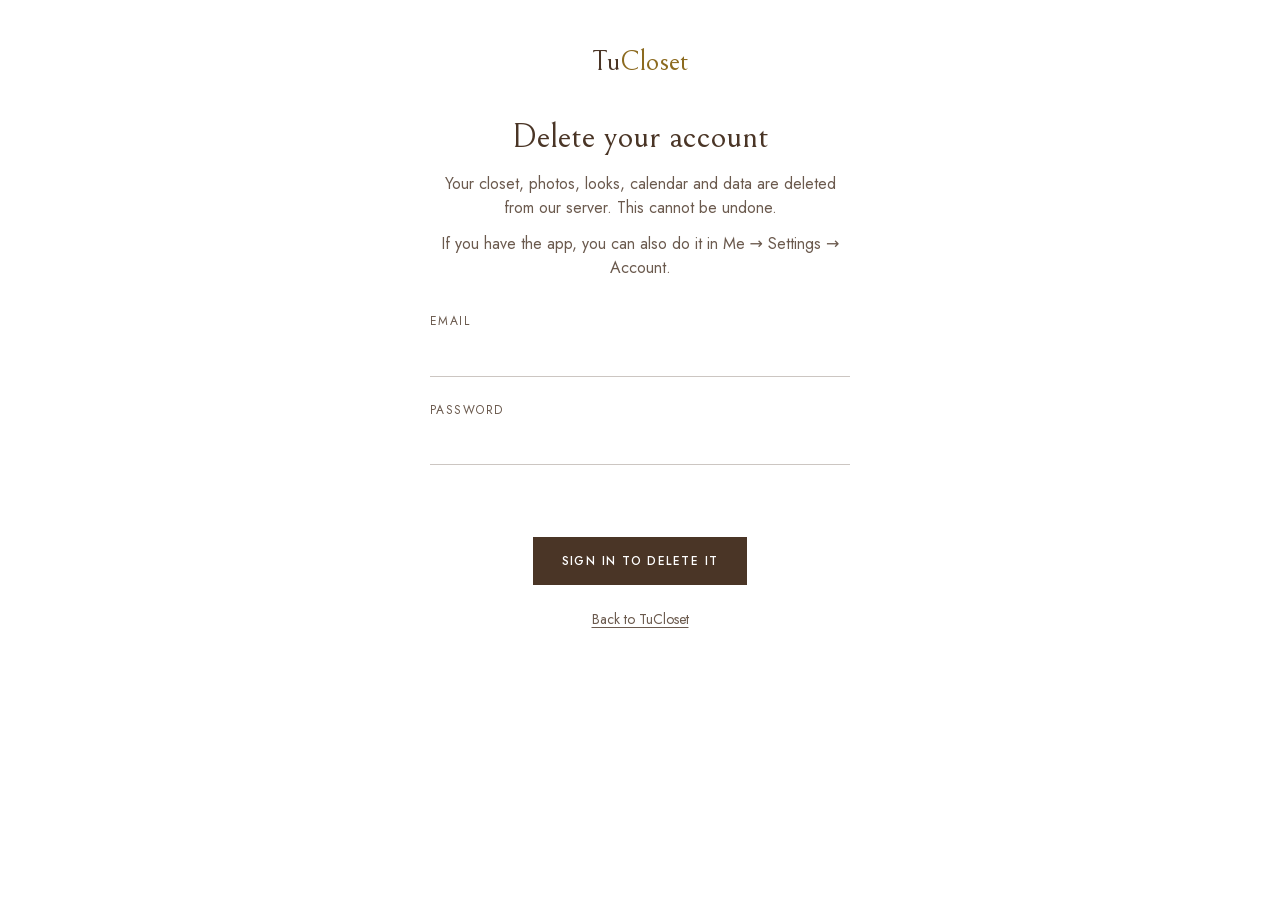
==== borrar-cuenta.html @ 043eaf57 "TuCloset web: app.js?v=0.207 · 10/11 01:38 Co-Authored-By: Claude Opus 5.5 <noreply@anthropic.com>" ====
<!doctype html>
<html lang="es">
<head>
<meta charset="utf-8">
<meta name="viewport" content="width=device-width, initial-scale=1, viewport-fit=cover">
<meta name="theme-color" content="#FFFFFF">
<title>Borrar tu cuenta · TuCloset</title>
<!-- 09/11/2026 (Legal, T2): borrar la cuenta sin abrir la app, con copia antes. La citan el aviso legal y la privacidad, y las tiendas de apps la piden.
     Sin datos dentro: entra con el correo y la contraseña (y el código por correo, si toca), descarga la copia y borra con DELETE /api/cuenta. -->
<link rel="icon" href="iconos/icono-129-180.png">
<link rel="stylesheet" href="fuentes.css?v=0.123">
<style>
:root{--tinta:#4A3526;--sec:#6B5A4E;--linea:rgba(74,53,38,.28);--oro:#C9A24B;--rojo:#8E3B2E;--suave:#F6F4F1}
*{box-sizing:border-box;margin:0}
html,body{background:#fff;color:var(--tinta)}
body{font:400 16px/1.5 'Jost',system-ui,sans-serif;-webkit-font-smoothing:antialiased;padding:0 20px env(safe-area-inset-bottom)}
main{max-width:420px;margin:0 auto;padding:48px 0 64px;text-align:center}
.marca{font:400 28px/1 'Bellefair',Georgia,serif;text-decoration:none;color:inherit}
.marca b{font-weight:400;color:#8C6A1F}
h1{font:400 34px/1.15 'Bellefair',Georgia,serif;margin:40px 0 16px}
p{color:var(--sec)}
p + p{margin-top:12px}
.paso{margin-top:32px}
.oculto{display:none}
label{display:block;text-align:left;font-size:12px;letter-spacing:.12em;text-transform:uppercase;color:var(--sec);margin-top:24px}
input{display:block;width:100%;font:inherit;font-size:17px;color:var(--tinta);border:0;border-bottom:1px solid var(--linea);padding:10px 0;background:none;border-radius:0}
input:focus{outline:none;border-bottom-color:var(--tinta)}
input:focus-visible{outline:2px solid var(--oro);outline-offset:4px}
.codigo{font-size:28px;letter-spacing:.3em;text-align:center}
button{font:500 12px/1 'Jost',system-ui,sans-serif;letter-spacing:.12em;text-transform:uppercase;min-height:48px;padding:0 28px;border:1px solid var(--tinta);background:#fff;color:var(--tinta);border-radius:0;cursor:pointer;margin-top:32px}
button.lleno{background:var(--tinta);color:#fff}
button.peligro{background:var(--rojo);border-color:var(--rojo);color:#fff}
button.txt{border:0;min-height:44px;padding:0 8px;margin-top:12px;text-transform:none;letter-spacing:0;font-size:15px;font-weight:400;text-decoration:underline;text-underline-offset:3px;color:var(--sec)}
button:disabled{opacity:.5;cursor:default}
button:focus-visible{outline:2px solid var(--oro);outline-offset:3px}
.lista{text-align:left;margin:20px 0 0;padding:16px 20px;background:var(--suave);list-style:none;color:var(--sec)}
.lista li + li{margin-top:6px}
.lista li::before{content:'·';margin-right:8px;color:var(--tinta)}
.error{color:var(--rojo);margin-top:16px;min-height:1.5em}
.nota{font-size:14px;margin-top:24px}
.nota a,.nota a:visited{color:var(--sec);text-underline-offset:3px}
.estado{margin-top:16px;font-size:14px}
</style>
</head>
<body>
<main>
  <a class="marca" href="./" aria-label="TuCloset">Tu<b>Closet</b></a>
  <h1 data-t="Borrar tu cuenta|Delete your account">Borrar tu cuenta</h1>
  <p data-t="Se borran del servidor tu clóset, tus fotos, tus looks, tu calendario y tus datos. No se puede deshacer.|Your closet, photos, looks, calendar and data are deleted from our server. This cannot be undone.">Se borran del servidor tu clóset, tus fotos, tus looks, tu calendario y tus datos. No se puede deshacer.</p>
  <p data-t="Si tienes la app abierta, también puedes hacerlo en Yo → Ajustes → Cuenta.|If you have the app, you can also do it in Me → Settings → Account.">Si tienes la app abierta, también puedes hacerlo en Yo → Ajustes → Cuenta.</p>

  <form id="f-entrar" class="paso" novalidate>
    <label for="correo" data-t="Correo|Email">Correo</label>
    <input id="correo" type="email" autocomplete="username" required>
    <label for="clave" data-t="Contraseña|Password">Contraseña</label>
    <input id="clave" type="password" autocomplete="current-password" required>
    <p class="error" id="e-entrar" role="alert"></p>
    <button class="lleno" type="submit" data-t="Entrar para borrarla|Sign in to delete it">Entrar para borrarla</button>
  </form>

  <form id="f-codigo" class="paso oculto" novalidate>
    <p data-t="Te he mandado un código de 6 cifras a tu correo.|I have sent a 6-digit code to your email.">Te he mandado un código de 6 cifras a tu correo.</p>
    <label for="codigo" data-t="Código|Code">Código</label>
    <input id="codigo" class="codigo" inputmode="numeric" autocomplete="one-time-code" maxlength="6" required>
    <p class="error" id="e-codigo" role="alert"></p>
    <button class="lleno" type="submit" data-t="Confirmar|Confirm">Confirmar</button>
  </form>

  <section id="s-borrar" class="paso oculto" aria-live="polite">
    <p data-t="Antes de borrarla, guarda una copia: con ella puedes recuperar tu clóset en la app (Ajustes → Privacidad → Recuperar una copia).|Before deleting it, save a copy: you can restore your closet with it in the app (Settings → Privacy → Restore a copy).">Antes de borrarla, guarda una copia: con ella puedes recuperar tu clóset en la app (Ajustes → Privacidad → Recuperar una copia).</p>
    <button type="button" id="b-copia" data-t="Descargar mi copia|Download my copy">Descargar mi copia</button>
    <p class="estado" id="e-copia" role="status"></p>
    <div id="d-1">
      <button type="button" class="peligro" id="b-borrar" data-t="Borrar mi cuenta|Delete my account">Borrar mi cuenta</button>
    </div>
    <div id="d-2" class="oculto">
      <ul class="lista">
        <li data-t="Tu clóset y todas sus fotos|Your closet and all its photos">Tu clóset y todas sus fotos</li>
        <li data-t="Tus looks, tu calendario y tus viajes|Your looks, calendar and trips">Tus looks, tu calendario y tus viajes</li>
        <li data-t="Tu perfil, tus medidas, tu diagnóstico y tu avatar|Your profile, measurements, analysis and avatar">Tu perfil, tus medidas, tu diagnóstico y tu avatar</li>
        <li data-t="Tu correo y tu contraseña|Your email and password">Tu correo y tu contraseña</li>
      </ul>
      <button type="button" class="peligro" id="b-seguro" data-t="Sí, borrarla para siempre|Yes, delete it forever">Sí, borrarla para siempre</button>
      <br><button type="button" class="txt" id="b-no" data-t="No, mejor no|No, keep it">No, mejor no</button>
    </div>
    <p class="error" id="e-borrar" role="alert"></p>
  </section>

  <section id="s-hecho" class="paso oculto" tabindex="-1">
    <h1 data-t="Tu cuenta está borrada|Your account is deleted">Tu cuenta está borrada</h1>
    <p data-t="Ya no queda nada tuyo en nuestro servidor. Si tenías la app en un móvil, lo que quede en él puedes quitarlo borrando la app o los datos del navegador.|Nothing of yours is left on our server. If you had the app on a phone, you can remove what is left there by deleting the app or the browser data.">Ya no queda nada tuyo en nuestro servidor. Si tenías la app en un móvil, lo que quede en él puedes quitarlo borrando la app o los datos del navegador.</p>
  </section>

  <p class="nota"><a href="./" data-t="Volver a TuCloset|Back to TuCloset">Volver a TuCloset</a></p>
</main>
<script>
(() => {
  const EN = !/^es/i.test(navigator.language || 'es');
  const t = (es, en) => EN ? en : es, $ = id => document.getElementById(id);
  if (EN) { document.documentElement.lang = 'en'; document.querySelectorAll('[data-t]').forEach(e => { e.textContent = e.dataset.t.split('|')[1]; }); document.title = 'Delete your account · TuCloset'; }
  const API = (() => { try { const q = localStorage.getItem('tc_api'); if (q) return q; } catch (e) { } return /^(localhost|127\.0\.0\.1)$/.test(location.hostname) ? 'http://localhost:8787' : 'https://tucloset-api.apptucloset.workers.dev'; })();
  // el mismo identificador de móvil que la app (si la usa en este navegador, no se le pide el código otra vez)
  const disp = (() => { let d = null; try { d = localStorage.getItem('tc_disp'); } catch (e) { } if (!/^[0-9a-f]{32}$/.test(d || '')) { d = [...crypto.getRandomValues(new Uint8Array(16))].map(b => b.toString(16).padStart(2, '0')).join(''); try { localStorage.setItem('tc_disp', d); } catch (e) { } } return d; })();
  let token = null, reto = null, copia = false;
  const llamar = async (ruta, op = {}) => { const h = { ...(op.json ? { 'Content-Type': 'application/json' } : {}), ...(token ? { Authorization: 'Bearer ' + token } : {}) }; const r = await fetch(API + ruta, { method: op.method || 'GET', headers: h, body: op.json ? JSON.stringify(op.json) : undefined }); return r; };
  const ERR = { credenciales: t('El correo o la contraseña no son correctos.', 'The email or password is not correct.'), frenado: t('Demasiados intentos. Espera 15 minutos.', 'Too many attempts. Wait 15 minutes.'), codigo: t('El código no es correcto.', 'The code is not correct.'), caducado: t('El código ha caducado. Vuelve a entrar.', 'The code has expired. Sign in again.'), intentos: t('Demasiados intentos. Vuelve a entrar.', 'Too many attempts. Sign in again.'), envio: t('No he podido mandarte el código. Prueba otra vez.', 'I could not send you the code. Try again.'), red: t('Sin conexión. Prueba otra vez.', 'No connection. Try again.') };
  const listo = d => { token = d.token; $('f-entrar').classList.add('oculto'); $('f-codigo').classList.add('oculto'); $('s-borrar').classList.remove('oculto'); $('b-copia').focus(); };
  $('f-entrar').onsubmit = async ev => {
    ev.preventDefault(); const b = ev.submitter || ev.target.querySelector('button'); $('e-entrar').textContent = '';
    if (!$('correo').value.trim() || !$('clave').value) { $('e-entrar').textContent = t('Escribe tu correo y tu contraseña.', 'Enter your email and password.'); return; }
    b.disabled = true;
    try {
      const r = await llamar('/api/entrar', { method: 'POST', json: { correo: $('correo').value, clave: $('clave').value, disp, en: EN ? 1 : 0 } }), d = await r.json().catch(() => ({}));
      if (d.token) return listo(d);
      if (d.codigo) { reto = d.reto; $('f-entrar').classList.add('oculto'); $('f-codigo').classList.remove('oculto'); $('codigo').focus(); return; }
      $('e-entrar').textContent = ERR[d.error] || ERR.red;
    } catch (e) { $('e-entrar').textContent = ERR.red; } finally { b.disabled = false; }
  };
  $('f-codigo').onsubmit = async ev => {
    ev.preventDefault(); const b = ev.submitter || ev.target.querySelector('button'); $('e-codigo').textContent = ''; b.disabled = true;
    try {
      const r = await llamar('/api/codigo', { method: 'POST', json: { reto, codigo: $('codigo').value, disp } }), d = await r.json().catch(() => ({}));
      if (d.token) return listo(d);
      if (d.error === 'caducado' || d.error === 'intentos') { $('f-codigo').classList.add('oculto'); $('f-entrar').classList.remove('oculto'); $('e-entrar').textContent = ERR[d.error]; return; }
      $('e-codigo').textContent = ERR[d.error] || ERR.red;
    } catch (e) { $('e-codigo').textContent = ERR.red; } finally { b.disabled = false; }
  };
  // la copia, en el formato de «Descargar una copia» de la app: cada prenda con su foto dentro (la de catálogo si la tiene); la app la recupera tal cual
  const aDatos = b => new Promise(r => { const f = new FileReader(); f.onload = () => r(f.result); f.onerror = () => r(null); f.readAsDataURL(b); });
  $('b-copia').onclick = async () => {
    const b = $('b-copia'), e = $('e-copia'); b.disabled = true; e.textContent = t('Preparando tu copia…', 'Preparing your copy…');
    try {
      const r = await llamar('/api/datos'); if (!r.ok) throw 0; const { doc } = await r.json(); const d = doc || {}, pr = d.prendas || [], fuera = ['nube', 'nubeO', 'nubeC', 'conCat', 'fotoSub', 'fotoSubO', 'cat', 'original', 'catProp'];
      let hechas = 0; const salida = new Array(pr.length);
      const una = async i => { const p = pr[i], q = { ...p }; fuera.forEach(k => delete q[k]); q.foto = null;
        for (const suf of p.conCat ? ['-c', ''] : ['']) { if (!p.conCat && !p.nube) break; const f = await llamar('/api/foto/' + encodeURIComponent(p.id) + suf).catch(() => null); if (f?.ok) { q.foto = await aDatos(await f.blob()); break; } }
        salida[i] = q; hechas++; e.textContent = t(`Preparando tu copia… ${hechas} de ${pr.length} prendas`, `Preparing your copy… ${hechas} of ${pr.length} garments`); };
      let sig = 0; await Promise.all([0, 1, 2, 3].map(async () => { while (sig < pr.length) await una(sig++); }));
      const datos = { version: 'tucloset-web-0.5', fecha: new Date().toISOString(), perfil: { ...(d.perfil || {}), selfie: null, cuerpo: null, avatar: null }, prendas: salida, conjuntos: d.conjuntos || [], agenda: d.agenda || {} };
      const a = document.createElement('a'); a.href = URL.createObjectURL(new Blob([JSON.stringify(datos)], { type: 'application/json' })); a.download = `tucloset-copia-${new Date().toISOString().slice(0, 10)}.json`; document.body.append(a); a.click(); a.remove();
      copia = true; e.textContent = t(`Copia descargada: ${pr.length} prendas.`, `Copy downloaded: ${pr.length} garments.`);
    } catch (x) { e.textContent = t('No he podido preparar la copia. Prueba otra vez.', 'I could not prepare the copy. Try again.'); } finally { b.disabled = false; }
  };
  $('b-borrar').onclick = () => { $('d-1').classList.add('oculto'); $('d-2').classList.remove('oculto'); $('e-borrar').textContent = copia ? '' : t('Aún no has descargado tu copia.', 'You have not downloaded your copy yet.'); $('b-no').focus(); };
  $('b-no').onclick = () => { $('d-2').classList.add('oculto'); $('d-1').classList.remove('oculto'); $('e-borrar').textContent = ''; $('b-borrar').focus(); };
  $('b-seguro').onclick = async () => {
    const b = $('b-seguro'); b.disabled = true; $('e-borrar').textContent = '';
    try {
      const r = await llamar('/api/cuenta', { method: 'DELETE' }); if (!r.ok) throw 0;
      token = null; try { ['tc_cuenta', 'tc_nube_ver', 'tc_nube_ids', 'tc_nube_borradas', 'tc_nube_cuando', 'tc_dueno', 'tc_reinicio'].forEach(k => localStorage.removeItem(k)); } catch (e) { }
      $('s-borrar').classList.add('oculto'); $('s-hecho').classList.remove('oculto'); $('s-hecho').focus();
    } catch (e) { $('e-borrar').textContent = t('No se ha podido borrar. Prueba otra vez.', 'Could not delete it. Try again.'); b.disabled = false; }
  };
})();
</script>
</body>
</html>
---- fuentes.css ----
/* TuCloset · letras alojadas en la propia web (30/10/2026): sin pedir nada a Google Fonts, que recibía la IP de quien entra.
   Solo los juegos latin y latin-ext. Generado con fuentes-locales.py a partir de las URL de Google Fonts de index.html y st.js. */

/* latin-ext */
@font-face {
  font-family: 'Atkinson Hyperlegible Next';
  font-style: normal;
  font-weight: 400 800;
  font-display: swap;
  src: url(fuentes/atkinson-hyperlegible-next-normal-latin-ext-a5ee9ed5.woff2) format('woff2');
  unicode-range: U+0100-02BA, U+02BD-02C5, U+02C7-02CC, U+02CE-02D7, U+02DD-02FF, U+0304, U+0308, U+0329, U+1D00-1DBF, U+1E00-1E9F, U+1EF2-1EFF, U+2020, U+20A0-20AB, U+20AD-20C4, U+2113, U+2C60-2C7F, U+A720-A7FF;
}

/* latin */
@font-face {
  font-family: 'Atkinson Hyperlegible Next';
  font-style: normal;
  font-weight: 400 800;
  font-display: swap;
  src: url(fuentes/atkinson-hyperlegible-next-normal-latin-6365c9b9.woff2) format('woff2');
  unicode-range: U+0000-00FF, U+0131, U+0152-0153, U+02BB-02BC, U+02C6, U+02DA, U+02DC, U+0304, U+0308, U+0329, U+2000-206F, U+20AC, U+2122, U+2191, U+2193, U+2212, U+2215, U+FEFF, U+FFFD;
}

/* latin-ext */
@font-face {
  font-family: 'Bellefair';
  font-style: normal;
  font-weight: 400;
  font-display: swap;
  src: url(fuentes/bellefair-normal-latin-ext-b553df99.woff2) format('woff2');
  unicode-range: U+0100-02BA, U+02BD-02C5, U+02C7-02CC, U+02CE-02D7, U+02DD-02FF, U+0304, U+0308, U+0329, U+1D00-1DBF, U+1E00-1E9F, U+1EF2-1EFF, U+2020, U+20A0-20AB, U+20AD-20C4, U+2113, U+2C60-2C7F, U+A720-A7FF;
}

/* latin */
@font-face {
  font-family: 'Bellefair';
  font-style: normal;
  font-weight: 400;
  font-display: swap;
  src: url(fuentes/bellefair-normal-latin-2975856a.woff2) format('woff2');
  unicode-range: U+0000-00FF, U+0131, U+0152-0153, U+02BB-02BC, U+02C6, U+02DA, U+02DC, U+0304, U+0308, U+0329, U+2000-206F, U+20AC, U+2122, U+2191, U+2193, U+2212, U+2215, U+FEFF, U+FFFD;
}

/* latin-ext */
@font-face {
  font-family: 'Cormorant Garamond';
  font-style: italic;
  font-weight: 300;
  font-display: swap;
  src: url(fuentes/cormorant-garamond-italic-latin-ext-28d80079.woff2) format('woff2');
  unicode-range: U+0100-02BA, U+02BD-02C5, U+02C7-02CC, U+02CE-02D7, U+02DD-02FF, U+0304, U+0308, U+0329, U+1D00-1DBF, U+1E00-1E9F, U+1EF2-1EFF, U+2020, U+20A0-20AB, U+20AD-20C4, U+2113, U+2C60-2C7F, U+A720-A7FF;
}

/* latin */
@font-face {
  font-family: 'Cormorant Garamond';
  font-style: italic;
  font-weight: 300;
  font-display: swap;
  src: url(fuentes/cormorant-garamond-italic-latin-880eabe2.woff2) format('woff2');
  unicode-range: U+0000-00FF, U+0131, U+0152-0153, U+02BB-02BC, U+02C6, U+02DA, U+02DC, U+0304, U+0308, U+0329, U+2000-206F, U+20AC, U+2122, U+2191, U+2193, U+2212, U+2215, U+FEFF, U+FFFD;
}

/* latin-ext */
@font-face {
  font-family: 'Cormorant Garamond';
  font-style: italic;
  font-weight: 400;
  font-display: swap;
  src: url(fuentes/cormorant-garamond-italic-latin-ext-28d80079.woff2) format('woff2');
  unicode-range: U+0100-02BA, U+02BD-02C5, U+02C7-02CC, U+02CE-02D7, U+02DD-02FF, U+0304, U+0308, U+0329, U+1D00-1DBF, U+1E00-1E9F, U+1EF2-1EFF, U+2020, U+20A0-20AB, U+20AD-20C4, U+2113, U+2C60-2C7F, U+A720-A7FF;
}

/* latin */
@font-face {
  font-family: 'Cormorant Garamond';
  font-style: italic;
  font-weight: 400;
  font-display: swap;
  src: url(fuentes/cormorant-garamond-italic-latin-880eabe2.woff2) format('woff2');
  unicode-range: U+0000-00FF, U+0131, U+0152-0153, U+02BB-02BC, U+02C6, U+02DA, U+02DC, U+0304, U+0308, U+0329, U+2000-206F, U+20AC, U+2122, U+2191, U+2193, U+2212, U+2215, U+FEFF, U+FFFD;
}

/* latin-ext */
@font-face {
  font-family: 'Inter';
  font-style: normal;
  font-weight: 400 700;
  font-display: swap;
  src: url(fuentes/inter-normal-latin-ext-5ddcc8d0.woff2) format('woff2');
  unicode-range: U+0100-02BA, U+02BD-02C5, U+02C7-02CC, U+02CE-02D7, U+02DD-02FF, U+0304, U+0308, U+0329, U+1D00-1DBF, U+1E00-1E9F, U+1EF2-1EFF, U+2020, U+20A0-20AB, U+20AD-20C4, U+2113, U+2C60-2C7F, U+A720-A7FF;
}

/* latin */
@font-face {
  font-family: 'Inter';
  font-style: normal;
  font-weight: 400 700;
  font-display: swap;
  src: url(fuentes/inter-normal-latin-01457da3.woff2) format('woff2');
  unicode-range: U+0000-00FF, U+0131, U+0152-0153, U+02BB-02BC, U+02C6, U+02DA, U+02DC, U+0304, U+0308, U+0329, U+2000-206F, U+20AC, U+2122, U+2191, U+2193, U+2212, U+2215, U+FEFF, U+FFFD;
}

/* latin-ext */
@font-face {
  font-family: 'Jost';
  font-style: normal;
  font-weight: 300 700;
  font-display: swap;
  src: url(fuentes/jost-normal-latin-ext-8f413279.woff2) format('woff2');
  unicode-range: U+0100-02BA, U+02BD-02C5, U+02C7-02CC, U+02CE-02D7, U+02DD-02FF, U+0304, U+0308, U+0329, U+1D00-1DBF, U+1E00-1E9F, U+1EF2-1EFF, U+2020, U+20A0-20AB, U+20AD-20C4, U+2113, U+2C60-2C7F, U+A720-A7FF;
}

/* latin */
@font-face {
  font-family: 'Jost';
  font-style: normal;
  font-weight: 300 700;
  font-display: swap;
  src: url(fuentes/jost-normal-latin-80724b1f.woff2) format('woff2');
  unicode-range: U+0000-00FF, U+0131, U+0152-0153, U+02BB-02BC, U+02C6, U+02DA, U+02DC, U+0304, U+0308, U+0329, U+2000-206F, U+20AC, U+2122, U+2191, U+2193, U+2212, U+2215, U+FEFF, U+FFFD;
}

/* latin-ext */
@font-face {
  font-family: 'Playfair';
  font-style: italic;
  font-weight: 300 900;
  font-stretch: 100%;
  font-display: swap;
  src: url(fuentes/playfair-italic-latin-ext-6081cd67.woff2) format('woff2');
  unicode-range: U+0100-02BA, U+02BD-02C5, U+02C7-02CC, U+02CE-02D7, U+02DD-02FF, U+0304, U+0308, U+0329, U+1D00-1DBF, U+1E00-1E9F, U+1EF2-1EFF, U+2020, U+20A0-20AB, U+20AD-20C4, U+2113, U+2C60-2C7F, U+A720-A7FF;
}

/* latin */
@font-face {
  font-family: 'Playfair';
  font-style: italic;
  font-weight: 300 900;
  font-stretch: 100%;
  font-display: swap;
  src: url(fuentes/playfair-italic-latin-17579056.woff2) format('woff2');
  unicode-range: U+0000-00FF, U+0131, U+0152-0153, U+02BB-02BC, U+02C6, U+02DA, U+02DC, U+0304, U+0308, U+0329, U+2000-206F, U+20AC, U+2122, U+2191, U+2193, U+2212, U+2215, U+FEFF, U+FFFD;
}

/* latin-ext */
@font-face {
  font-family: 'Playfair';
  font-style: normal;
  font-weight: 300 900;
  font-stretch: 100%;
  font-display: swap;
  src: url(fuentes/playfair-normal-latin-ext-2a732284.woff2) format('woff2');
  unicode-range: U+0100-02BA, U+02BD-02C5, U+02C7-02CC, U+02CE-02D7, U+02DD-02FF, U+0304, U+0308, U+0329, U+1D00-1DBF, U+1E00-1E9F, U+1EF2-1EFF, U+2020, U+20A0-20AB, U+20AD-20C4, U+2113, U+2C60-2C7F, U+A720-A7FF;
}

/* latin */
@font-face {
  font-family: 'Playfair';
  font-style: normal;
  font-weight: 300 900;
  font-stretch: 100%;
  font-display: swap;
  src: url(fuentes/playfair-normal-latin-5ba6d148.woff2) format('woff2');
  unicode-range: U+0000-00FF, U+0131, U+0152-0153, U+02BB-02BC, U+02C6, U+02DA, U+02DC, U+0304, U+0308, U+0329, U+2000-206F, U+20AC, U+2122, U+2191, U+2193, U+2212, U+2215, U+FEFF, U+FFFD;
}

/* latin-ext */
@font-face {
  font-family: 'Source Serif 4';
  font-style: normal;
  font-weight: 400 700;
  font-display: swap;
  src: url(fuentes/source-serif-4-normal-latin-ext-904ac685.woff2) format('woff2');
  unicode-range: U+0100-02BA, U+02BD-02C5, U+02C7-02CC, U+02CE-02D7, U+02DD-02FF, U+0304, U+0308, U+0329, U+1D00-1DBF, U+1E00-1E9F, U+1EF2-1EFF, U+2020, U+20A0-20AB, U+20AD-20C4, U+2113, U+2C60-2C7F, U+A720-A7FF;
}

/* latin */
@font-face {
  font-family: 'Source Serif 4';
  font-style: normal;
  font-weight: 400 700;
  font-display: swap;
  src: url(fuentes/source-serif-4-normal-latin-8eff34b5.woff2) format('woff2');
  unicode-range: U+0000-00FF, U+0131, U+0152-0153, U+02BB-02BC, U+02C6, U+02DA, U+02DC, U+0304, U+0308, U+0329, U+2000-206F, U+20AC, U+2122, U+2191, U+2193, U+2212, U+2215, U+FEFF, U+FFFD;
}

/* latin-ext */
@font-face {
  font-family: 'Bodoni Moda';
  font-style: normal;
  font-weight: 400 600;
  font-display: swap;
  src: url(fuentes/bodoni-moda-normal-latin-ext-ff3144df.woff2) format('woff2');
  unicode-range: U+0100-02BA, U+02BD-02C5, U+02C7-02CC, U+02CE-02D7, U+02DD-02FF, U+0304, U+0308, U+0329, U+1D00-1DBF, U+1E00-1E9F, U+1EF2-1EFF, U+2020, U+20A0-20AB, U+20AD-20C4, U+2113, U+2C60-2C7F, U+A720-A7FF;
}

/* latin */
@font-face {
  font-family: 'Bodoni Moda';
  font-style: normal;
  font-weight: 400 600;
  font-display: swap;
  src: url(fuentes/bodoni-moda-normal-latin-0500f001.woff2) format('woff2');
  unicode-range: U+0000-00FF, U+0131, U+0152-0153, U+02BB-02BC, U+02C6, U+02DA, U+02DC, U+0304, U+0308, U+0329, U+2000-206F, U+20AC, U+2122, U+2191, U+2193, U+2212, U+2215, U+FEFF, U+FFFD;
}

/* latin-ext */
@font-face {
  font-family: 'DM Sans';
  font-style: normal;
  font-weight: 400 600;
  font-display: swap;
  src: url(fuentes/dm-sans-normal-latin-ext-a18ee4a6.woff2) format('woff2');
  unicode-range: U+0100-02BA, U+02BD-02C5, U+02C7-02CC, U+02CE-02D7, U+02DD-02FF, U+0304, U+0308, U+0329, U+1D00-1DBF, U+1E00-1E9F, U+1EF2-1EFF, U+2020, U+20A0-20AB, U+20AD-20C4, U+2113, U+2C60-2C7F, U+A720-A7FF;
}

/* latin */
@font-face {
  font-family: 'DM Sans';
  font-style: normal;
  font-weight: 400 600;
  font-display: swap;
  src: url(fuentes/dm-sans-normal-latin-fc88c230.woff2) format('woff2');
  unicode-range: U+0000-00FF, U+0131, U+0152-0153, U+02BB-02BC, U+02C6, U+02DA, U+02DC, U+0304, U+0308, U+0329, U+2000-206F, U+20AC, U+2122, U+2191, U+2193, U+2212, U+2215, U+FEFF, U+FFFD;
}

/* latin-ext */
@font-face {
  font-family: 'EB Garamond';
  font-style: italic;
  font-weight: 400 500;
  font-display: swap;
  src: url(fuentes/eb-garamond-italic-latin-ext-4ad6f2f7.woff2) format('woff2');
  unicode-range: U+0100-02BA, U+02BD-02C5, U+02C7-02CC, U+02CE-02D7, U+02DD-02FF, U+0304, U+0308, U+0329, U+1D00-1DBF, U+1E00-1E9F, U+1EF2-1EFF, U+2020, U+20A0-20AB, U+20AD-20C4, U+2113, U+2C60-2C7F, U+A720-A7FF;
}

/* latin */
@font-face {
  font-family: 'EB Garamond';
  font-style: italic;
  font-weight: 400 500;
  font-display: swap;
  src: url(fuentes/eb-garamond-italic-latin-0d5502ac.woff2) format('woff2');
  unicode-range: U+0000-00FF, U+0131, U+0152-0153, U+02BB-02BC, U+02C6, U+02DA, U+02DC, U+0304, U+0308, U+0329, U+2000-206F, U+20AC, U+2122, U+2191, U+2193, U+2212, U+2215, U+FEFF, U+FFFD;
}

/* latin-ext */
@font-face {
  font-family: 'EB Garamond';
  font-style: normal;
  font-weight: 400 600;
  font-display: swap;
  src: url(fuentes/eb-garamond-normal-latin-ext-5b9269f2.woff2) format('woff2');
  unicode-range: U+0100-02BA, U+02BD-02C5, U+02C7-02CC, U+02CE-02D7, U+02DD-02FF, U+0304, U+0308, U+0329, U+1D00-1DBF, U+1E00-1E9F, U+1EF2-1EFF, U+2020, U+20A0-20AB, U+20AD-20C4, U+2113, U+2C60-2C7F, U+A720-A7FF;
}

/* latin */
@font-face {
  font-family: 'EB Garamond';
  font-style: normal;
  font-weight: 400 600;
  font-display: swap;
  src: url(fuentes/eb-garamond-normal-latin-88e225a1.woff2) format('woff2');
  unicode-range: U+0000-00FF, U+0131, U+0152-0153, U+02BB-02BC, U+02C6, U+02DA, U+02DC, U+0304, U+0308, U+0329, U+2000-206F, U+20AC, U+2122, U+2191, U+2193, U+2212, U+2215, U+FEFF, U+FFFD;
}
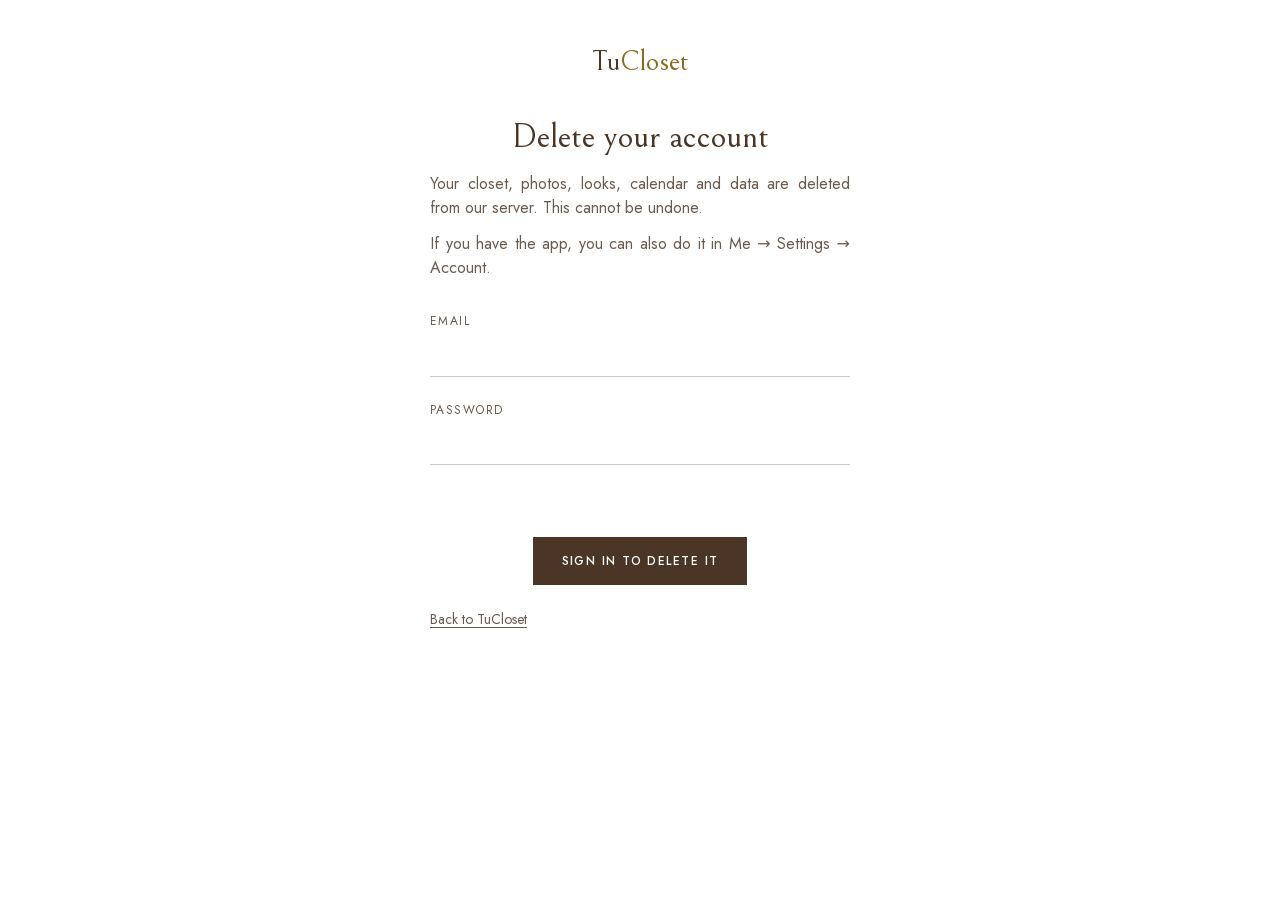
==== commit 01cdacb1: "TuCloset web: app.js?v=0.312 · 18/11 17:07 Co-Authored-By: Claude Opus 5.5 <noreply@anthropic.com>" ====
--- a/borrar-cuenta.html
+++ b/borrar-cuenta.html
@@ -18,7 +18,7 @@
 .marca{font:400 28px/1 'Bellefair',Georgia,serif;text-decoration:none;color:inherit}
 .marca b{font-weight:400;color:#8C6A1F}
 h1{font:400 34px/1.15 'Bellefair',Georgia,serif;margin:40px 0 16px}
-p{color:var(--sec)}
+p{color:var(--sec);text-align:justify;-webkit-hyphens:auto;hyphens:auto}
 p + p{margin-top:12px}
 .paso{margin-top:32px}
 .oculto{display:none}
